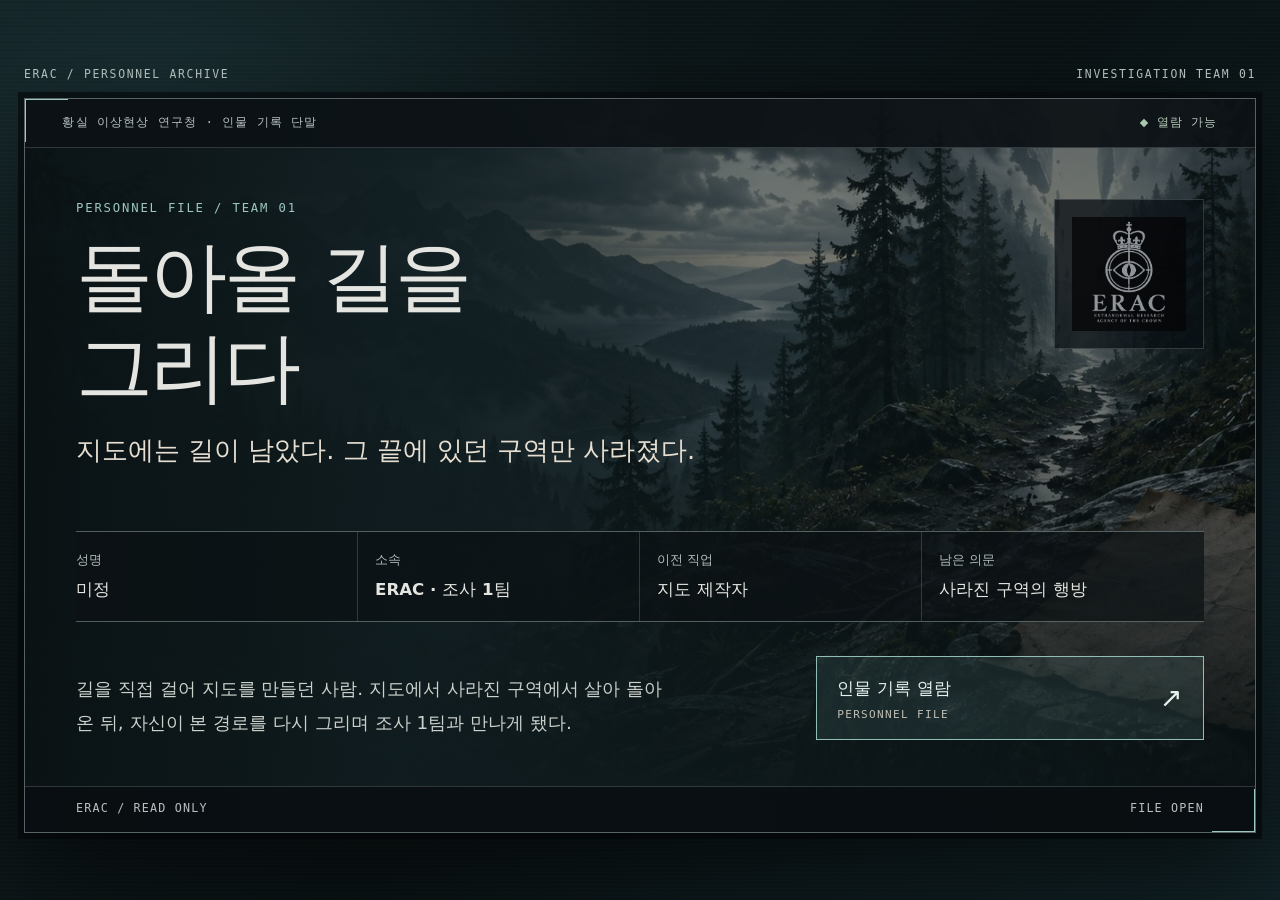
==== index.html @ f66bcdf8 "Create ERAC cartographer character site" ====
<!doctype html>
<html lang="ko">
  <head>
    <meta charset="utf-8" />
    <meta name="viewport" content="width=device-width, initial-scale=1" />
    <meta name="theme-color" content="#0a1214" />
    <meta name="description" content="지도에서 사라진 구역에서 살아 돌아와 ERAC 조사 1팀에 합류한 지도 제작자의 인물 기록." />
    <link rel="icon" type="image/svg+xml" href="data:image/svg+xml,%3Csvg xmlns='http://www.w3.org/2000/svg' viewBox='0 0 64 64'%3E%3Crect width='64' height='64' rx='12' fill='%230a1214'/%3E%3Cpath d='M12 18l13-5 14 5 13-5v33l-13 5-14-5-13 5zM25 13v33m14-28v33' fill='none' stroke='%23a5c5c0' stroke-width='3'/%3E%3C/svg%3E" />
    <link rel="stylesheet" href="styles.css?v=cartographer-1" />
    <link rel="preload" as="image" href="assets/vanished-route.jpg" />
    <title>돌아올 길을 그리다 · ERAC 조사 1팀 인물 기록</title>
  </head>
  <body class="entry-page">
    <a class="skip-link" href="#entry-title">본문으로 건너뛰기</a>
    <main class="entry-shell">
      <header class="archive-rail" aria-label="연구청 기록 보관소"><span>ERAC / PERSONNEL ARCHIVE</span><span>INVESTIGATION TEAM 01</span></header>
      <section class="entry-document" aria-labelledby="entry-title">
        <div class="document-topline"><span>황실 이상현상 연구청 · 인물 기록 단말</span><span class="status-light">열람 가능</span></div>
        <div class="entry-scene" aria-hidden="true"></div>
        <div class="entry-content">
          <div class="entry-heading">
            <div>
              <p class="eyebrow">PERSONNEL FILE / TEAM 01</p>
              <h1 id="entry-title">돌아올 길을<br />그리다</h1>
              <p class="entry-lead">지도에는 길이 남았다. 그 끝에 있던 구역만 사라졌다.</p>
            </div>
            <div class="document-seal"><img src="assets/erac-logo.png" alt="" width="1254" height="1254" decoding="async" /></div>
          </div>
          <dl class="entry-metadata">
            <div><dt>성명</dt><dd>미정</dd></div>
            <div><dt>소속</dt><dd>ERAC · 조사 1팀</dd></div>
            <div><dt>이전 직업</dt><dd>지도 제작자</dd></div>
            <div><dt>남은 의문</dt><dd>사라진 구역의 행방</dd></div>
          </dl>
          <div class="entry-bottom">
            <p>길을 직접 걸어 지도를 만들던 사람. 지도에서 사라진 구역에서 살아 돌아온 뒤, 자신이 본 경로를 다시 그리며 조사 1팀과 만나게 됐다.</p>
            <a class="primary-link" href="profile.html"><span>인물 기록 열람<small>PERSONNEL FILE</small></span><span aria-hidden="true">↗</span></a>
          </div>
          <div class="document-end"><span>ERAC / READ ONLY</span><span>FILE OPEN</span></div>
        </div>
      </section>
    </main>
  </body>
</html>
---- styles.css ----
:root {
  color-scheme: dark;
  --bg: #0a1214;
  --panel: #142126;
  --panel-soft: #1b2b2e;
  --text: #e4e5e0;
  --muted: #bec5c6;
  --line: rgba(182, 197, 200, .22);
  --line-strong: rgba(191, 207, 209, .4);
  --moss: #a5c5c0;
  --amber: #9ec7c2;
  --mono: ui-monospace, "Cascadia Code", Consolas, monospace;
  --sans: "Malgun Gothic", "맑은 고딕", "Apple SD Gothic Neo", "Noto Sans KR", system-ui, sans-serif;
  font-family: var(--sans);
  font-size: 17px;
  line-height: 1.75;
  font-synthesis: none;
  text-rendering: optimizeLegibility;
}
* { box-sizing: border-box; }
html { scroll-behavior: smooth; scroll-padding-top: 2rem; }
body { min-width: 320px; margin: 0; color: var(--text); background: radial-gradient(ellipse at 12% 12%, #24464a6b, transparent 30rem), radial-gradient(ellipse at 87% 58%, #243d4960, transparent 34rem), linear-gradient(130deg, #101b1e, var(--bg) 54%, #102024); }
body::before { content: ""; position: fixed; z-index: -1; inset: 0; pointer-events: none; opacity: .5; background: repeating-linear-gradient(0deg, transparent 0 3px, #c4d5d509 3px 4px); }
h1, h2, h3, p { margin-top: 0; }
h1, h2, h3 { word-break: keep-all; }
p { overflow-wrap: anywhere; }
a { color: inherit; }
a:focus-visible, summary:focus-visible { outline: 2px solid #e0c8aa; outline-offset: 4px; }
.skip-link { position: fixed; z-index: 20; top: .5rem; left: .5rem; transform: translateY(-170%); padding: .6rem 1rem; background: #f4f1e9; color: #15191a; }
.skip-link:focus { transform: none; }
.eyebrow { color: var(--amber); font: .72rem/1.6 var(--mono); letter-spacing: .15em; }

/* Archive entry */
.entry-shell { width: min(1240px, calc(100% - 48px)); min-height: 100svh; margin: auto; display: flex; flex-direction: column; justify-content: center; padding-block: 2.5rem; }
.archive-rail { display: flex; justify-content: space-between; gap: 1rem; margin-bottom: .85rem; color: #bac9c6; font: .67rem/1.4 var(--mono); letter-spacing: .15em; }
.entry-document { position: relative; isolation: isolate; overflow: hidden; border: 1px solid var(--line-strong); background: #121a1e; box-shadow: 0 35px 95px #0008, 0 0 0 6px #070b0db3; }
.entry-document::before, .entry-document::after { content: ""; position: absolute; z-index: 4; width: 42px; height: 42px; pointer-events: none; border-color: var(--amber); border-style: solid; }
.entry-document::before { left: -1px; top: -1px; border-width: 2px 0 0 2px; }
.entry-document::after { right: -1px; bottom: -1px; border-width: 0 2px 2px 0; }
.document-topline, .document-end { display: flex; justify-content: space-between; gap: 1rem; align-items: center; color: #b8c1c2; font: .69rem/1.5 var(--mono); letter-spacing: .1em; }
.document-topline { position: relative; z-index: 2; padding: .9rem 2.2rem; border-bottom: 1px solid var(--line); background: #0b1114e8; }
.status-light { color: #b5c9b9; white-space: nowrap; }
.status-light::before { content: ""; display: inline-block; width: 6px; height: 6px; margin-right: .55rem; background: #a8c8ae; transform: rotate(45deg); vertical-align: middle; }
.entry-scene { position: absolute; z-index: -1; inset: 0; background: linear-gradient(90deg, #0a1214f5 0%, #101d20e8 30%, #101d208a 60%, #0a12148c 100%), linear-gradient(0deg, #0a1214 2%, transparent 55%), url("assets/vanished-route.jpg") center / cover no-repeat; }
.entry-content { position: relative; z-index: 1; padding: 3rem 3rem 0; }
.entry-heading { display: flex; justify-content: space-between; gap: 2rem; align-items: start; min-height: 240px; }
.entry-heading h1 { margin: .8rem 0 1rem; font-size: clamp(3rem, 6vw, 6.6rem); line-height: 1.18; letter-spacing: -.04em; }
.entry-lead { color: #e5ded1; font-size: clamp(1.2rem, 2vw, 1.6rem); line-height: 1.6; }
.document-seal { width: 150px; flex: 0 0 auto; padding: 1rem; border: 1px solid var(--line); background: #091015bd; }
.document-seal img { display: block; width: 100%; height: auto; opacity: .78; }
.entry-metadata { display: grid; grid-template-columns: repeat(4, minmax(0, 1fr)); margin: 2rem 0 0; border-block: 1px solid var(--line-strong); background: #0b1114bb; }
.entry-metadata div { min-width: 0; padding: .95rem 1rem; border-right: 1px solid var(--line); }
.entry-metadata div:first-child { padding-left: 0; }
.entry-metadata div:last-child { border: 0; }
.entry-metadata dt { color: #afbbb9; font-size: .78rem; }
.entry-metadata dd { margin: .25rem 0 0; font-size: .98rem; font-weight: 700; word-break: keep-all; }
.entry-bottom { display: grid; grid-template-columns: minmax(0, 1fr) minmax(240px, .55fr); gap: 2rem; align-items: end; padding: 2rem 0 2.7rem; }
.entry-bottom p { max-width: 590px; margin-bottom: 0; color: #cbd0cb; font-size: 1.08rem; line-height: 1.85; }
.primary-link { display: flex; align-items: center; justify-content: space-between; gap: 1rem; padding: 1rem 1.2rem; border: 1px solid #92bdb6; background: #6b9d9b26; color: #e6f2ed; font-weight: 700; text-decoration: none; transition: background .16s ease, transform .16s ease; }
.primary-link:hover { background: #6b9d9b42; transform: translateY(-2px); }
.primary-link small { display: block; margin-top: .18rem; color: #c0bdb4; font: .65rem/1.4 var(--mono); letter-spacing: .12em; }
.primary-link > span:last-child { font-size: 1.6rem; font-weight: 400; }
.document-end { margin-inline: -3rem; padding: .8rem 3rem; border-top: 1px solid var(--line); background: #090e11d9; }

/* Personnel file */
.site-header, .profile-shell, .site-footer { width: min(1240px, calc(100% - 48px)); margin-inline: auto; }
.site-header { min-height: 85px; display: flex; align-items: center; justify-content: space-between; gap: 2rem; border-bottom: 1px solid var(--line); }
.site-brand { display: inline-flex; gap: 1rem; align-items: center; text-decoration: none; }
.site-brand strong { display: grid; place-items: center; width: 4rem; height: 2.6rem; border: 1px solid var(--line-strong); color: #d7ddda; font: .85rem var(--mono); letter-spacing: .08em; }
.site-brand span { color: #c9d0ce; font-size: .88rem; }
.site-header nav { display: flex; flex-wrap: wrap; gap: .5rem 1.5rem; }
.site-header nav a { color: #c2cac9; font-size: .82rem; text-decoration: none; }
.site-header nav a:hover, .site-footer a:hover { color: #fff; text-decoration: underline; }
.profile-intro { display: grid; grid-template-columns: minmax(0, 1.6fr) minmax(300px, .82fr); gap: clamp(2rem, 5vw, 5rem); align-items: start; padding-top: 3.4rem; }
.profile-copy { min-width: 0; }
.profile-copy h1 { margin: .35rem 0 .2rem; font-size: clamp(3rem, 5.3vw, 5.7rem); line-height: 1.2; letter-spacing: -.04em; }
.profile-subtitle { margin: 0 0 2rem; color: #b9c8c2; font-size: clamp(1.12rem, 2vw, 1.5rem); }
.record-fields { display: grid; grid-template-columns: repeat(2, minmax(0, 1fr)); margin: 0; border-top: 1px solid var(--line-strong); }
.record-fields div { display: grid; grid-template-columns: 6.5rem minmax(0, 1fr); gap: .5rem; padding: .85rem .4rem; border-bottom: 1px solid var(--line); }
.record-fields div:nth-child(odd) { padding-left: 0; }
.record-fields dt { color: #a6b8b4; font-size: .82rem; }
.record-fields dd { margin: 0; color: #e2e6df; font-size: .91rem; font-weight: 600; word-break: keep-all; }
.profile-bio { padding-top: 2.6rem; }
.profile-bio h2 { margin-bottom: 1.2rem; font-size: 1.65rem; }
.profile-bio p { color: #ccd3d0; font-size: 1.06rem; line-height: 1.95; }
.profile-bio p + p { margin-top: 1.2rem; }
.portrait { position: sticky; top: 1.5rem; margin: 0; border: 1px solid var(--line-strong); padding: .6rem; background: #11191d; box-shadow: 0 26px 60px #0008; }
.portrait img { display: block; width: 100%; height: auto; aspect-ratio: 2 / 3; object-fit: cover; }
.portrait figcaption { display: flex; justify-content: space-between; flex-wrap: wrap; gap: .4rem; padding: .65rem .35rem .1rem; color: #afbcb7; font: .7rem/1.5 var(--mono); }
.story-route, .detail-section, .abilities-section, .field-section, .unresolved, .attachments { margin-top: 5rem; }
.section-heading { display: flex; justify-content: space-between; gap: 2rem; align-items: end; margin-bottom: 1.5rem; border-bottom: 1px solid var(--line-strong); }
.section-heading .eyebrow { order: 2; }
.section-heading h2 { margin: 0 0 .8rem; font-size: clamp(1.75rem, 3vw, 2.3rem); }
.story-route ol { display: grid; grid-template-columns: repeat(5, minmax(0, 1fr)); gap: .75rem; list-style: none; padding: 0; margin: 0; }
.story-route li { min-width: 0; padding: 1.1rem; border: 1px solid var(--line); background: linear-gradient(145deg, #1a2629, #111a1d); }
.story-route li > span { display: block; margin-bottom: 1.6rem; color: var(--amber); font: 1.2rem var(--mono); }
.story-route h3 { font-size: 1rem; line-height: 1.45; }
.story-route p { margin: 0; color: #bac7c1; font-size: .86rem; line-height: 1.7; }
.detail-grid { display: grid; grid-template-columns: repeat(2, minmax(0, 1fr)); gap: .8rem; }
.record-panel { padding: 1.6rem; border: 1px solid var(--line); background: linear-gradient(145deg, #182226, #11191d); }
.panel-number { color: var(--amber); font: .8rem var(--mono); }
.record-panel h3 { margin: .45rem 0 1rem; font-size: 1.4rem; }
.record-panel p { color: #cbd1cf; font-size: .98rem; line-height: 1.85; }
.record-panel p:last-child { margin-bottom: 0; }
.section-lead { max-width: 800px; margin-bottom: 1.5rem; color: #c8d0cd; font-size: 1.04rem; }
.ability-grid { display: grid; grid-template-columns: repeat(2, minmax(0, 1fr)); gap: .8rem; }
.ability-panel { border: 1px solid var(--line-strong); padding: 1.55rem; background: #172229; }
.ability-panel > span { color: var(--amber); font: .75rem var(--mono); letter-spacing: .1em; }
.ability-panel h3 { margin: .5rem 0 1rem; font-size: 1.45rem; }
.ability-panel p { color: #d0d7d4; line-height: 1.85; }
.ability-panel .limit { margin: 1.2rem 0 0; padding: 1rem; border-left: 2px solid #7caeab; background: #0e1a1d; }
.limit strong { display: block; color: #b6d8d3; font-size: .82rem; }
.ability-cost { display: grid; grid-template-columns: 12rem minmax(0, 1fr); gap: 1rem; margin-top: .8rem; padding: 1.2rem 1.5rem; border: 1px solid #617c7d; background: #17272bc9; }
.ability-cost strong { color: #bde0da; }
.ability-cost p { margin: 0; color: #cddad8; }
.field-layout { display: grid; grid-template-columns: minmax(0, 1.1fr) minmax(0, 1fr); border: 1px solid var(--line); background: #172027; }
.field-layout > img { display: block; width: 100%; height: 100%; max-height: 340px; object-fit: cover; }
.field-copy { padding: 1.5rem; }
.field-copy p { color: #cbd1cf; line-height: 1.85; }
.field-copy p:last-child { margin: 0; }
.field-copy strong { color: #e6ddce; }
.unresolved { padding: clamp(1.5rem, 4vw, 3rem); border-left: 2px solid var(--amber); background: linear-gradient(110deg, #1f3738, #152225); }
.unresolved h2 { margin: .2rem 0 1rem; font-size: clamp(1.7rem, 3.4vw, 2.8rem); }
.unresolved p:last-child { max-width: 870px; margin: 0; color: #d0d7d1; font-size: 1.05rem; line-height: 1.9; }
.attachments { border: 1px solid var(--line); background: #121a1e; }
.attachments summary { padding: 1rem 1.4rem; cursor: pointer; font-size: 1.1rem; font-weight: 700; }
.attachments summary span { float: right; color: #9daea9; font: .75rem/1.8 var(--mono); }
.attachment-grid { display: grid; grid-template-columns: repeat(2, minmax(0, 1fr)); gap: .8rem; padding: .8rem; border-top: 1px solid var(--line); }
.attachment-grid figure { min-width: 0; margin: 0; background: #0d1518; }
.attachment-grid img { display: block; width: 100%; height: 235px; object-fit: cover; }
.attachment-grid figcaption { padding: .6rem .8rem; color: #b4c0bc; font-size: .8rem; }
.closing-line { margin: 4rem 0 5rem; text-align: center; color: #e4dbce; font-size: clamp(1.15rem, 2vw, 1.55rem); line-height: 1.7; }
.site-footer { display: flex; justify-content: space-between; gap: 1rem; padding: 1.4rem 0 2rem; border-top: 1px solid var(--line); color: #a9b7b3; font: .72rem/1.5 var(--mono); }
.site-footer a { text-decoration: none; }

@media (max-width: 920px) {
  .profile-intro { grid-template-columns: minmax(0, 1fr) minmax(240px, .7fr); gap: 1.5rem; }
  .record-fields { grid-template-columns: 1fr; }
  .record-fields div:nth-child(odd) { padding-left: .4rem; }
  .story-route ol { grid-template-columns: repeat(3, minmax(0, 1fr)); }
}
@media (max-width: 700px) {
  :root { font-size: 16px; }
  html { scroll-padding-top: 1rem; }
  .entry-shell, .site-header, .profile-shell, .site-footer { width: min(100% - 28px, 1240px); }
  .archive-rail { font-size: .58rem; letter-spacing: .05em; }
  .document-topline { padding: .75rem 1rem; font-size: .65rem; letter-spacing: 0; }
  .entry-scene { background: linear-gradient(180deg, #0a1214b3 0%, #0a1214ee 42%, #0a1214 100%), url("assets/vanished-route.jpg") 63% top / auto 350px no-repeat; }
  .entry-content { padding: 1.4rem 1.15rem 0; }
  .entry-heading { min-height: 0; gap: .7rem; }
  .entry-heading h1 { font-size: clamp(2.7rem, 12vw, 4rem); }
  .entry-lead { font-size: 1.08rem; }
  .document-seal { width: 80px; padding: .5rem; }
  .entry-metadata { grid-template-columns: repeat(2, minmax(0, 1fr)); margin-top: 1rem; }
  .entry-metadata div:nth-child(2) { border-right: 0; }
  .entry-metadata div:nth-child(-n+2) { border-bottom: 1px solid var(--line); }
  .entry-metadata div:nth-child(3) { padding-left: 0; }
  .entry-bottom { grid-template-columns: 1fr; gap: 1.3rem; padding: 1.4rem 0 2rem; }
  .entry-bottom p { font-size: 1rem; }
  .document-end { margin-inline: -1.15rem; padding: .8rem 1.15rem; font-size: .63rem; }
  .site-header { align-items: flex-start; flex-wrap: wrap; gap: .65rem; padding: .8rem 0; }
  .site-header nav { width: 100%; gap: .4rem 1rem; }
  .site-header nav a { font-size: .82rem; }
  .profile-intro { grid-template-columns: 1fr; padding-top: 2rem; }
  .profile-copy h1 { font-size: 3rem; }
  .profile-subtitle { margin-bottom: 1.4rem; }
  .record-fields div { grid-template-columns: 5.8rem minmax(0, 1fr); }
  .portrait { position: static; max-width: 480px; margin-inline: auto; }
  .portrait img { max-height: 650px; }
  .profile-bio p { font-size: 1rem; line-height: 1.82; }
  .story-route, .detail-section, .abilities-section, .field-section, .unresolved, .attachments { margin-top: 3.5rem; }
  .section-heading { align-items: start; flex-direction: column; gap: 0; }
  .section-heading .eyebrow { order: 0; margin-bottom: .3rem; }
  .story-route ol, .detail-grid, .ability-grid, .field-layout, .attachment-grid { grid-template-columns: 1fr; }
  .story-route li { display: flex; gap: 1rem; }
  .story-route li > span { margin: 0; }
  .record-panel, .ability-panel, .field-copy { padding: 1.2rem; }
  .ability-cost { grid-template-columns: 1fr; gap: .35rem; padding: 1.2rem; }
  .field-layout > img { height: 205px; }
  .attachment-grid img { height: 190px; }
  .site-footer { flex-wrap: wrap; font-size: .68rem; }
}
@media (prefers-reduced-motion: reduce) {
  html { scroll-behavior: auto; }
  *, *::before, *::after { transition-duration: .001ms !important; animation-duration: .001ms !important; }
}
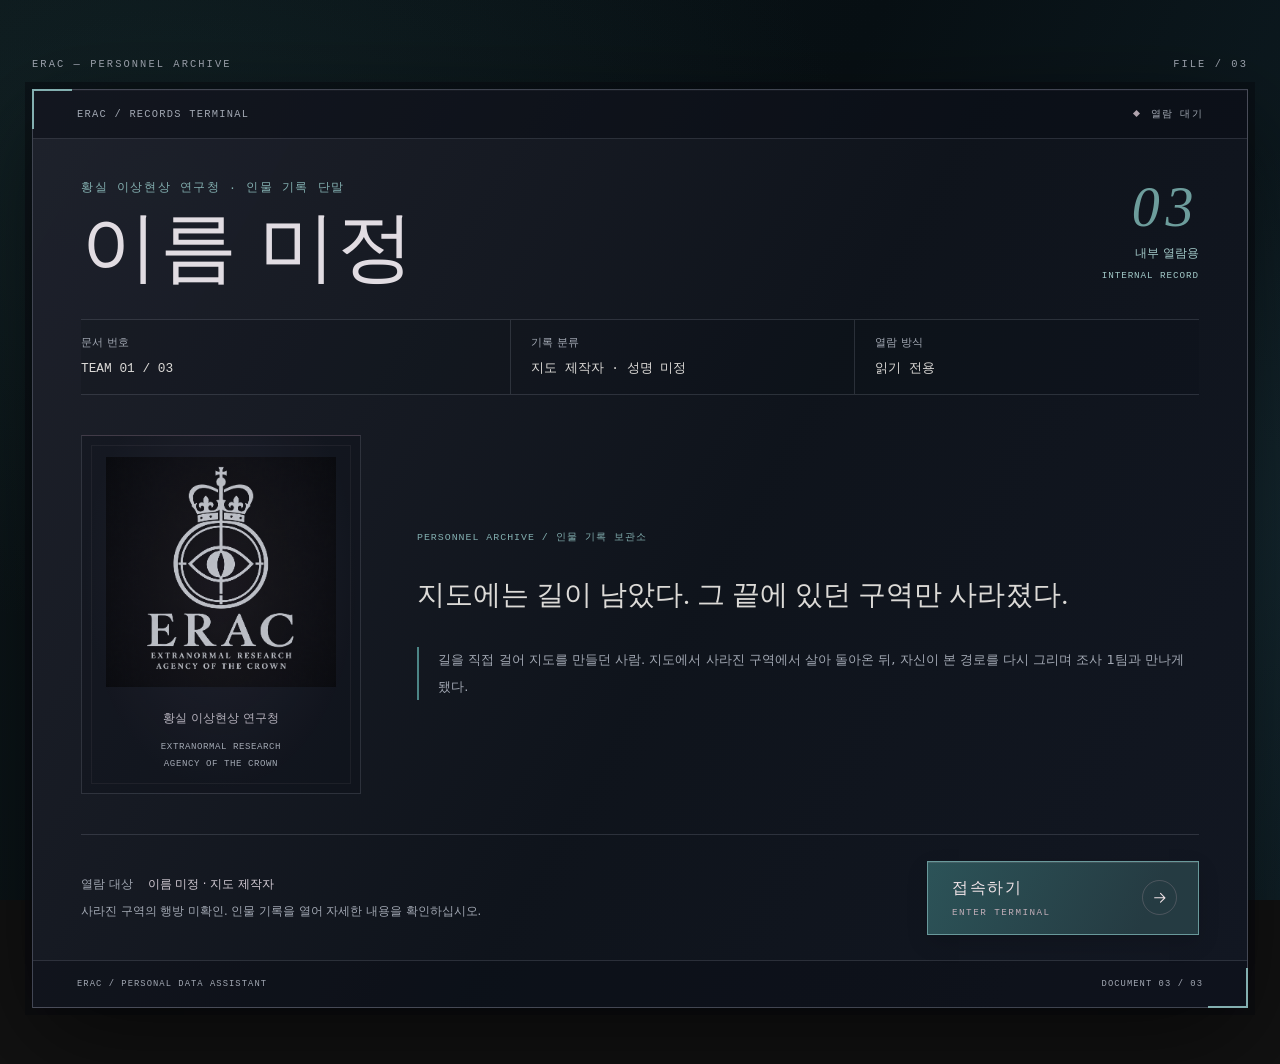
==== commit b3657f1a: "Match Laika dossier design with character palette" ====
--- a/index.html
+++ b/index.html
@@ -3,41 +3,25 @@
   <head>
     <meta charset="utf-8" />
     <meta name="viewport" content="width=device-width, initial-scale=1" />
-    <meta name="theme-color" content="#0a1214" />
     <meta name="description" content="지도에서 사라진 구역에서 살아 돌아와 ERAC 조사 1팀에 합류한 지도 제작자의 인물 기록." />
-    <link rel="icon" type="image/svg+xml" href="data:image/svg+xml,%3Csvg xmlns='http://www.w3.org/2000/svg' viewBox='0 0 64 64'%3E%3Crect width='64' height='64' rx='12' fill='%230a1214'/%3E%3Cpath d='M12 18l13-5 14 5 13-5v33l-13 5-14-5-13 5zM25 13v33m14-28v33' fill='none' stroke='%23a5c5c0' stroke-width='3'/%3E%3C/svg%3E" />
-    <link rel="stylesheet" href="styles.css?v=cartographer-1" />
-    <link rel="preload" as="image" href="assets/vanished-route.jpg" />
-    <title>돌아올 길을 그리다 · ERAC 조사 1팀 인물 기록</title>
+    <meta name="theme-color" content="#0a1012" />
+    <link rel="stylesheet" href="styles.css?v=archive-3" />
+    <title>이름 미정 · 지도 제작자 인물 기록</title>
   </head>
   <body class="entry-page">
-    <a class="skip-link" href="#entry-title">본문으로 건너뛰기</a>
+    <a class="skip-link" href="#terminal-title">본문으로 건너뛰기</a>
     <main class="entry-shell">
-      <header class="archive-rail" aria-label="연구청 기록 보관소"><span>ERAC / PERSONNEL ARCHIVE</span><span>INVESTIGATION TEAM 01</span></header>
-      <section class="entry-document" aria-labelledby="entry-title">
-        <div class="document-topline"><span>황실 이상현상 연구청 · 인물 기록 단말</span><span class="status-light">열람 가능</span></div>
-        <div class="entry-scene" aria-hidden="true"></div>
-        <div class="entry-content">
-          <div class="entry-heading">
-            <div>
-              <p class="eyebrow">PERSONNEL FILE / TEAM 01</p>
-              <h1 id="entry-title">돌아올 길을<br />그리다</h1>
-              <p class="entry-lead">지도에는 길이 남았다. 그 끝에 있던 구역만 사라졌다.</p>
-            </div>
-            <div class="document-seal"><img src="assets/erac-logo.png" alt="" width="1254" height="1254" decoding="async" /></div>
-          </div>
-          <dl class="entry-metadata">
-            <div><dt>성명</dt><dd>미정</dd></div>
-            <div><dt>소속</dt><dd>ERAC · 조사 1팀</dd></div>
-            <div><dt>이전 직업</dt><dd>지도 제작자</dd></div>
-            <div><dt>남은 의문</dt><dd>사라진 구역의 행방</dd></div>
-          </dl>
-          <div class="entry-bottom">
-            <p>길을 직접 걸어 지도를 만들던 사람. 지도에서 사라진 구역에서 살아 돌아온 뒤, 자신이 본 경로를 다시 그리며 조사 1팀과 만나게 됐다.</p>
-            <a class="primary-link" href="profile.html"><span>인물 기록 열람<small>PERSONNEL FILE</small></span><span aria-hidden="true">↗</span></a>
-          </div>
-          <div class="document-end"><span>ERAC / READ ONLY</span><span>FILE OPEN</span></div>
+      <div class="archive-rail" aria-hidden="true"><span>ERAC — PERSONNEL ARCHIVE</span><span>FILE / 03</span></div>
+      <section class="pda-document" aria-labelledby="terminal-title">
+        <header class="document-bar"><span>ERAC / RECORDS TERMINAL</span><span class="document-status"><span aria-hidden="true"></span>열람 대기</span></header>
+        <div class="document-heading"><div><p class="document-kicker">황실 이상현상 연구청 · 인물 기록 단말</p><h1 id="terminal-title" class="pending-title">이름 미정</h1></div><span class="document-stamp"><span class="stamp-number" aria-hidden="true">03</span>내부 열람용<br /><span lang="en">INTERNAL RECORD</span></span></div>
+        <dl class="document-metadata"><div><dt>문서 번호</dt><dd>TEAM 01 / 03</dd></div><div><dt>기록 분류</dt><dd>지도 제작자 · 성명 미정</dd></div><div><dt>열람 방식</dt><dd>읽기 전용</dd></div></dl>
+        <div class="document-body">
+          <figure class="document-seal"><img src="assets/erac-logo.png" width="1254" height="1254" alt="ERAC 황실 이상현상 연구청 문장" decoding="async" /><figcaption>황실 이상현상 연구청<span lang="en">EXTRANORMAL RESEARCH<br />AGENCY OF THE CROWN</span></figcaption></figure>
+          <div class="opening"><p class="document-kicker">PERSONNEL ARCHIVE / 인물 기록 보관소</p><blockquote class="case-quote" lang="ko"><p>지도에는 길이 남았다. 그 끝에 있던 구역만 사라졌다.</p></blockquote><p class="opening-translation">길을 직접 걸어 지도를 만들던 사람. 지도에서 사라진 구역에서 살아 돌아온 뒤, 자신이 본 경로를 다시 그리며 조사 1팀과 만나게 됐다.</p></div>
         </div>
+        <div class="document-access"><p class="access-notice">열람 대상 <strong>이름 미정 · 지도 제작자</strong><span>사라진 구역의 행방 미확인. 인물 기록을 열어 자세한 내용을 확인하십시오.</span></p><a class="access-button" href="profile.html" aria-label="접속하기"><span class="access-copy"><span class="access-label">접속하기</span><span class="access-caption" aria-hidden="true">ENTER TERMINAL</span></span><span class="access-arrow" aria-hidden="true"><svg viewBox="0 0 24 24" fill="none"><path d="M5 12h14m-6-6 6 6-6 6" stroke="currentColor" stroke-width="1.5" stroke-linecap="round" stroke-linejoin="round" /></svg></span></a></div>
+        <div class="document-end"><span>ERAC / PERSONAL DATA ASSISTANT</span><span>DOCUMENT 03 <span aria-hidden="true">/</span> 03</span></div>
       </section>
     </main>
   </body>
--- a/styles.css
+++ b/styles.css
@@ -1,186 +1,336 @@
+/* ERAC archive: charcoal, storm blue, faded wine, silver. No external assets. */
 :root {
   color-scheme: dark;
-  --bg: #0a1214;
-  --panel: #142126;
-  --panel-soft: #1b2b2e;
-  --text: #e4e5e0;
-  --muted: #bec5c6;
-  --line: rgba(182, 197, 200, .22);
-  --line-strong: rgba(191, 207, 209, .4);
-  --moss: #a5c5c0;
-  --amber: #9ec7c2;
+  --ink: #0a1114;
+  --panel: #141a23;
+  --text: #dcdad7;
+  --muted: #a1a7b2;
+  --line: rgba(176, 184, 200, .18);
+  --silver: #b7b5c5;
+  --wine: #83afb0;
+  --wine-dark: #304f52;
   --mono: ui-monospace, "Cascadia Code", Consolas, monospace;
-  --sans: "Malgun Gothic", "맑은 고딕", "Apple SD Gothic Neo", "Noto Sans KR", system-ui, sans-serif;
-  font-family: var(--sans);
-  font-size: 17px;
-  line-height: 1.75;
+  font-family: Pretendard, "Noto Sans KR", system-ui, -apple-system, "Segoe UI", sans-serif;
   font-synthesis: none;
   text-rendering: optimizeLegibility;
 }
 * { box-sizing: border-box; }
+[hidden] { display: none !important; }
 html { scroll-behavior: smooth; scroll-padding-top: 2rem; }
-body { min-width: 320px; margin: 0; color: var(--text); background: radial-gradient(ellipse at 12% 12%, #24464a6b, transparent 30rem), radial-gradient(ellipse at 87% 58%, #243d4960, transparent 34rem), linear-gradient(130deg, #101b1e, var(--bg) 54%, #102024); }
-body::before { content: ""; position: fixed; z-index: -1; inset: 0; pointer-events: none; opacity: .5; background: repeating-linear-gradient(0deg, transparent 0 3px, #c4d5d509 3px 4px); }
+body {
+  min-width: 320px;
+  margin: 0;
+  min-height: 100vh;
+  color: var(--text);
+  background:
+    radial-gradient(ellipse at 12% 20%, rgba(39, 82, 86, .19), transparent 44%),
+    radial-gradient(ellipse at 87% 58%, rgba(42, 79, 92, .24), transparent 52%),
+    linear-gradient(115deg, #0d171a, #081014 52%, #102027);
+  background-attachment: fixed;
+}
+body::before {
+  content: "";
+  position: fixed;
+  inset: 0;
+  pointer-events: none;
+  background:
+    linear-gradient(90deg, transparent calc(50% - 660px), var(--line) calc(50% - 659px), transparent calc(50% - 658px), transparent calc(50% + 658px), var(--line) calc(50% + 659px), transparent calc(50% + 660px)),
+    repeating-linear-gradient(0deg, transparent 0 3px, rgba(167, 174, 194, .015) 3px 4px);
+  opacity: .65;
+  z-index: -1;
+}
+a { color: inherit; }
+a:focus-visible, summary:focus-visible {
+  outline: 2px solid #c9b9c8;
+  outline-offset: 6px;
+}
 h1, h2, h3, p { margin-top: 0; }
-h1, h2, h3 { word-break: keep-all; }
-p { overflow-wrap: anywhere; }
-a { color: inherit; }
-a:focus-visible, summary:focus-visible { outline: 2px solid #e0c8aa; outline-offset: 4px; }
-.skip-link { position: fixed; z-index: 20; top: .5rem; left: .5rem; transform: translateY(-170%); padding: .6rem 1rem; background: #f4f1e9; color: #15191a; }
-.skip-link:focus { transform: none; }
-.eyebrow { color: var(--amber); font: .72rem/1.6 var(--mono); letter-spacing: .15em; }
+h1 { margin-bottom: 0; font-family: Georgia, "Times New Roman", serif; font-weight: 400; }
+.shell, footer { width: min(1220px, calc(100% - 64px)); margin-inline: auto; }
+.eyebrow, .document-kicker {
+  color: var(--wine);
+  font: .72rem/1.8 var(--mono);
+  letter-spacing: .14em;
+}
+.entry-shell {
+  width: min(1220px, calc(100% - 64px));
+  min-height: 100svh;
+  margin-inline: auto;
+  display: flex;
+  flex-direction: column;
+  justify-content: center;
+  padding-block: 3.5rem;
+}
+.archive-rail {
+  display: flex;
+  justify-content: space-between;
+  gap: 1rem;
+  padding: 0 0 1rem;
+  color: var(--muted);
+  font: .65rem/1.6 var(--mono);
+  letter-spacing: .2em;
+}
+.pda-document {
+  position: relative;
+  border: 1px solid rgba(175, 179, 199, .3);
+  background: linear-gradient(120deg, rgba(31, 34, 44, .97), rgba(15, 20, 28, .99) 55%, #121722);
+  box-shadow: 0 32px 100px #0008, 0 0 0 7px #090b1080, inset 0 1px #d4c7d315;
+}
+.pda-document::before, .pda-document::after {
+  content: "";
+  position: absolute;
+  pointer-events: none;
+  width: 38px;
+  height: 38px;
+  border-color: var(--wine);
+  border-style: solid;
+}
+.pda-document::before { top: -1px; left: -1px; border-width: 2px 0 0 2px; }
+.pda-document::after { bottom: -1px; right: -1px; border-width: 0 2px 2px 0; }
+.document-bar, .document-end {
+  display: flex;
+  justify-content: space-between;
+  align-items: center;
+  gap: 1rem;
+  padding: 1rem 2.75rem;
+  color: var(--muted);
+  font: .65rem/1.6 var(--mono);
+  letter-spacing: .12em;
+}
+.document-bar { background: #090d1480; border-bottom: 1px solid var(--line); }
+.document-status { display: inline-flex; align-items: center; gap: .7rem; white-space: nowrap; }
+.document-status > span { width: 5px; height: 5px; background: #b1a4ae; transform: rotate(45deg); }
+.document-heading { display: flex; justify-content: space-between; align-items: center; gap: 2rem; padding: 2.4rem 3rem 2rem; }
+.document-kicker { margin-bottom: .75rem; word-break: keep-all; }
+.document-heading h1 { font-size: clamp(3.5rem, 6vw, 5.8rem); letter-spacing: .16em; line-height: 1; color: #e1dce2; }
+.document-stamp { text-align: right; color: #a2c9c8; font-size: .75rem; line-height: 1.8; }
+.document-stamp > span { font: .58rem/1.8 var(--mono); letter-spacing: .1em; }
+.document-stamp .stamp-number { display: block; font: italic 3.5rem/1 Georgia, serif; color: #6d9d9c; margin-bottom: .5rem; }
+.document-metadata { display: grid; grid-template-columns: 1.25fr 1fr 1fr; margin: 0 3rem; border-block: 1px solid var(--line); background: #090d142b; }
+.document-metadata > div { padding: .9rem 1.25rem; border-right: 1px solid var(--line); }
+.document-metadata > div:first-child { padding-left: 0; }
+.document-metadata > div:last-child { border: 0; }
+.document-metadata dt { color: var(--muted); font-size: .7rem; }
+.document-metadata dd { margin: .5rem 0 0; font: .8rem/1.7 var(--mono); }
+.document-body { display: grid; grid-template-columns: 280px minmax(0, 1fr); align-items: center; gap: 3.5rem; padding: 2.5rem 3rem; }
+.document-seal {
+  position: relative;
+  isolation: isolate;
+  margin: 0;
+  padding: 1.3rem 1.5rem;
+  text-align: center;
+  background: radial-gradient(ellipse at 50% 40%, #85739120, transparent 70%), #0c111a55;
+  border: 1px solid var(--line);
+  border-top-color: #8b768960;
+}
+.document-seal::before { content: ""; position: absolute; inset: 9px; border: 1px solid #a69aaa15; pointer-events: none; }
+.document-seal img { display: block; width: 100%; height: auto; mix-blend-mode: screen; }
+.document-seal figcaption { margin-top: 1.3rem; color: #b6b2bd; font-size: .78rem; line-height: 1.8; }
+.document-seal figcaption span { display: block; margin-top: .6rem; color: var(--muted); font: .57rem/1.8 var(--mono); letter-spacing: .06em; }
+.opening { min-width: 0; padding-block: .5rem; }
+.opening .document-kicker { font-size: .62rem; letter-spacing: .1em; margin-bottom: 1.6rem; }
+.opening blockquote { margin: 0 0 1.4rem; }
+.opening blockquote p { margin: 0; font-family: Georgia, "Times New Roman", serif; line-height: 1.55; }
+.opening blockquote[lang="fr"] p { font-size: clamp(1.5rem, 2.3vw, 2.15rem); font-style: italic; color: #e0d7dc; }
+.opening blockquote[lang="en"] p { font-size: clamp(1.05rem, 1.4vw, 1.3rem); color: #b5bac8; }
+.opening-translation { margin: 1.8rem 0 0; padding-left: 1.2rem; border-left: 2px solid #4c8586; color: var(--muted); font-size: .8rem; line-height: 2; word-break: keep-all; }
+.document-access { display: flex; justify-content: space-between; align-items: center; gap: 2rem; margin: 0 3rem; padding: 1.6rem 0; border-top: 1px solid var(--line); }
+.access-notice { margin: 0; color: var(--muted); font-size: .72rem; line-height: 1.8; }
+.access-notice strong { margin-left: .7rem; color: #d3cbd4; font-weight: 500; }
+.access-notice > span { display: block; margin-top: .4rem; }
+.access-button {
+  display: inline-flex;
+  justify-content: space-between;
+  align-items: center;
+  flex-shrink: 0;
+  width: 17rem;
+  min-height: 4.4rem;
+  padding: 1rem 1.3rem 1rem 1.5rem;
+  border: 1px solid #69999b;
+  background: linear-gradient(115deg, #2c5358, #253b42 80%);
+  box-shadow: inset 0 1px #d4bec225, 0 8px 20px #0002;
+  color: #f0e3e7;
+  text-decoration: none;
+  transition: background 180ms, border-color 180ms, transform 180ms;
+}
+.access-copy { display: grid; gap: .5rem; }
+.access-label { font-size: 1rem; letter-spacing: .1em; }
+.access-caption { color: #c1aeb8; font: .58rem var(--mono); letter-spacing: .16em; }
+.access-arrow { display: grid; place-items: center; width: 2.2rem; height: 2.2rem; border: 1px solid #b49da645; border-radius: 50%; transition: transform 180ms; }
+.access-arrow svg { width: 1.1rem; height: 1.1rem; }
+.access-button:hover { background: linear-gradient(115deg, #367077, #2a464c); border-color: #a6d3d1; transform: translateY(-2px); }
+.access-button:hover .access-arrow { transform: translateX(3px); }
+.access-button:active { transform: none; }
+.document-end { border-top: 1px solid var(--line); background: #090d1460; font-size: .55rem; }
 
-/* Archive entry */
-.entry-shell { width: min(1240px, calc(100% - 48px)); min-height: 100svh; margin: auto; display: flex; flex-direction: column; justify-content: center; padding-block: 2.5rem; }
-.archive-rail { display: flex; justify-content: space-between; gap: 1rem; margin-bottom: .85rem; color: #bac9c6; font: .67rem/1.4 var(--mono); letter-spacing: .15em; }
-.entry-document { position: relative; isolation: isolate; overflow: hidden; border: 1px solid var(--line-strong); background: #121a1e; box-shadow: 0 35px 95px #0008, 0 0 0 6px #070b0db3; }
-.entry-document::before, .entry-document::after { content: ""; position: absolute; z-index: 4; width: 42px; height: 42px; pointer-events: none; border-color: var(--amber); border-style: solid; }
-.entry-document::before { left: -1px; top: -1px; border-width: 2px 0 0 2px; }
-.entry-document::after { right: -1px; bottom: -1px; border-width: 0 2px 2px 0; }
-.document-topline, .document-end { display: flex; justify-content: space-between; gap: 1rem; align-items: center; color: #b8c1c2; font: .69rem/1.5 var(--mono); letter-spacing: .1em; }
-.document-topline { position: relative; z-index: 2; padding: .9rem 2.2rem; border-bottom: 1px solid var(--line); background: #0b1114e8; }
-.status-light { color: #b5c9b9; white-space: nowrap; }
-.status-light::before { content: ""; display: inline-block; width: 6px; height: 6px; margin-right: .55rem; background: #a8c8ae; transform: rotate(45deg); vertical-align: middle; }
-.entry-scene { position: absolute; z-index: -1; inset: 0; background: linear-gradient(90deg, #0a1214f5 0%, #101d20e8 30%, #101d208a 60%, #0a12148c 100%), linear-gradient(0deg, #0a1214 2%, transparent 55%), url("assets/vanished-route.jpg") center / cover no-repeat; }
-.entry-content { position: relative; z-index: 1; padding: 3rem 3rem 0; }
-.entry-heading { display: flex; justify-content: space-between; gap: 2rem; align-items: start; min-height: 240px; }
-.entry-heading h1 { margin: .8rem 0 1rem; font-size: clamp(3rem, 6vw, 6.6rem); line-height: 1.18; letter-spacing: -.04em; }
-.entry-lead { color: #e5ded1; font-size: clamp(1.2rem, 2vw, 1.6rem); line-height: 1.6; }
-.document-seal { width: 150px; flex: 0 0 auto; padding: 1rem; border: 1px solid var(--line); background: #091015bd; }
-.document-seal img { display: block; width: 100%; height: auto; opacity: .78; }
-.entry-metadata { display: grid; grid-template-columns: repeat(4, minmax(0, 1fr)); margin: 2rem 0 0; border-block: 1px solid var(--line-strong); background: #0b1114bb; }
-.entry-metadata div { min-width: 0; padding: .95rem 1rem; border-right: 1px solid var(--line); }
-.entry-metadata div:first-child { padding-left: 0; }
-.entry-metadata div:last-child { border: 0; }
-.entry-metadata dt { color: #afbbb9; font-size: .78rem; }
-.entry-metadata dd { margin: .25rem 0 0; font-size: .98rem; font-weight: 700; word-break: keep-all; }
-.entry-bottom { display: grid; grid-template-columns: minmax(0, 1fr) minmax(240px, .55fr); gap: 2rem; align-items: end; padding: 2rem 0 2.7rem; }
-.entry-bottom p { max-width: 590px; margin-bottom: 0; color: #cbd0cb; font-size: 1.08rem; line-height: 1.85; }
-.primary-link { display: flex; align-items: center; justify-content: space-between; gap: 1rem; padding: 1rem 1.2rem; border: 1px solid #92bdb6; background: #6b9d9b26; color: #e6f2ed; font-weight: 700; text-decoration: none; transition: background .16s ease, transform .16s ease; }
-.primary-link:hover { background: #6b9d9b42; transform: translateY(-2px); }
-.primary-link small { display: block; margin-top: .18rem; color: #c0bdb4; font: .65rem/1.4 var(--mono); letter-spacing: .12em; }
-.primary-link > span:last-child { font-size: 1.6rem; font-weight: 400; }
-.document-end { margin-inline: -3rem; padding: .8rem 3rem; border-top: 1px solid var(--line); background: #090e11d9; }
+/* Personal dossier */
+.topbar { display: flex; justify-content: space-between; align-items: center; gap: 2rem; min-height: 100px; border-bottom: 1px solid var(--line); }
+.brand { font-family: Georgia, serif; font-size: 1.35rem; letter-spacing: .22em; text-decoration: none; color: #cfdfde; }
+.brand-subtitle { display: block; margin-top: .6rem; font: .65rem/1.7 var(--mono); color: var(--muted); letter-spacing: .1em; }
+.header-nav { display: flex; gap: 1.8rem; flex-wrap: wrap; }
+.exit-link { font-size: .8rem; color: #b5b0c1; text-decoration: none; padding-block: .65rem; border-bottom: 1px solid transparent; }
+.exit-link:hover { color: #e4d8e4; border-bottom-color: var(--wine); }
+.intro { display: grid; grid-template-columns: minmax(0, 1fr) minmax(0, .95fr); gap: clamp(2.5rem, 6vw, 5.5rem); align-items: start; padding: 4rem 0; }
+.intro .eyebrow { display: flex; align-items: center; gap: .9rem; margin-bottom: 1.5rem; }
+.intro .eyebrow::before { content: ""; width: 2rem; height: 1px; background: var(--wine); }
+.intro h1 { color: #d8e9e7; font-size: clamp(3.6rem, 7vw, 6.5rem); letter-spacing: .06em; line-height: 1; }
+.character-name { font-size: 1.05rem; margin: 1rem 0 2.4rem; color: #acc8c8; letter-spacing: .4em; }
+.record-fields { margin: 0; padding: .3rem 1.4rem; border: 1px solid var(--line); border-left: 2px solid #527b80; background: linear-gradient(120deg, #1b1c2760, #12192290); font-size: .9rem; }
+.record-fields > div { display: grid; grid-template-columns: 4rem minmax(0, 1fr); gap: 1rem; padding: .9rem 0; border-bottom: 1px solid #b0b8c813; line-height: 1.7; }
+.record-fields > div:last-child { border: none; }
+.record-fields dt { color: var(--muted); font-size: .8rem; }
+.record-fields dd { margin: 0; }
+.field-title, .field-subtitle, .field-meta { display: block; }
+.field-title { color: #d2e3e0; font-weight: 550; }
+.field-subtitle { margin-top: .35rem; font-size: .85rem; }
+.field-meta { margin-top: .4rem; color: #a3a7b6; font: .68rem/1.75 var(--mono); overflow-wrap: anywhere; }
+.field-description { margin: .65rem 0 0; color: var(--muted); font-size: .82rem; line-height: 1.9; word-break: keep-all; overflow-wrap: anywhere; }
+.profile-bio { margin-top: 2.4rem; }
+.profile-bio h2 { display: flex; align-items: center; gap: 1rem; font-size: .9rem; font-weight: 500; color: #91c1c0; margin-bottom: 1.5rem; }
+.profile-bio h2::after { content: ""; height: 1px; background: var(--line); flex: 1; }
+.profile-bio p { font-size: .95rem; line-height: 2; margin-bottom: 1.1rem; word-break: keep-all; overflow-wrap: anywhere; color: #c4c5ce; }
+.portrait { position: sticky; top: 2rem; min-width: 0; margin: 0; padding: .65rem; border: 1px solid #86b9bc4a; background: linear-gradient(145deg, #20343a, #101f24 60%); box-shadow: 18px 22px 55px #0005; }
+.portrait::before { content: ""; position: absolute; top: -.5rem; right: -.5rem; width: 3rem; height: 3rem; border-top: 2px solid #76abad; border-right: 2px solid #76abad; pointer-events: none; }
+.portrait img, .image-grid img { display: block; width: 100%; height: auto; }
+.portrait figcaption { display: flex; justify-content: space-between; gap: 1rem; padding: 1.1rem .45rem .4rem; font: .65rem/1.7 var(--mono); color: #a8cece; letter-spacing: .1em; }
+.personnel-detail { margin-bottom: 3.5rem; }
+.detail-heading { display: flex; align-items: center; justify-content: space-between; flex-wrap: wrap; gap: 1rem; padding: 1.5rem 0; border-top: 1px solid #6c9c9f4d; }
+.detail-heading h2 { font-size: 1.1rem; font-weight: 500; margin: 0; color: #d8cbd7; }
+.detail-heading > span { font: .62rem var(--mono); color: var(--muted); letter-spacing: .14em; }
+.detail-grid { display: grid; grid-template-columns: repeat(2, minmax(0, 1fr)); gap: 1rem; }
+.record-panel { padding: 2rem; border: 1px solid var(--line); background: linear-gradient(135deg, #18272c, #121720 80%); }
+.record-panel:nth-child(even) { background: linear-gradient(135deg, #18272d, #111d22 80%); }
+.record-panel h3 { display: flex; align-items: center; gap: 1rem; color: #b9d8d7; font-size: .95rem; font-weight: 500; margin-bottom: 1.5rem; }
+.section-number { font: italic 1.4rem Georgia, serif; color: #81b9b8; padding-right: .8rem; border-right: 1px solid #ab85904d; }
+.record-panel p { margin: 0; color: #c2c4ce; font-size: .92rem; line-height: 2; word-break: keep-all; overflow-wrap: anywhere; }
+.record-panel p + p { margin-top: 1rem; }
+.attachments { margin: 0 0 3.5rem; border-block: 1px solid var(--line); background: #18202b50; }
+.attachments summary { padding: 1.5rem; cursor: pointer; color: #b5d8d6; font-size: .9rem; }
+.attachments summary::marker { color: var(--wine); }
+.attachments summary span { float: right; color: var(--muted); font: .65rem/1.8 var(--mono); }
+.image-grid { display: grid; grid-template-columns: repeat(3, minmax(0, 1fr)); align-items: start; gap: 1.5rem; padding: .5rem 1.5rem 1.5rem; }
+.image-grid figure { margin: 0; min-width: 0; border: 1px solid var(--line); background: #0c111b; }
+.image-grid figcaption { padding: .8rem; color: var(--muted); font: .7rem var(--mono); }
+footer { display: flex; justify-content: space-between; gap: 1rem; border-top: 1px solid var(--line); padding: 1.5rem 0 2.5rem; }
+footer p { margin: 0; font: .62rem/1.6 var(--mono); letter-spacing: .1em; color: var(--muted); }
+.empty-record { padding: 4rem 0; line-height: 1.9; }
 
-/* Personnel file */
-.site-header, .profile-shell, .site-footer { width: min(1240px, calc(100% - 48px)); margin-inline: auto; }
-.site-header { min-height: 85px; display: flex; align-items: center; justify-content: space-between; gap: 2rem; border-bottom: 1px solid var(--line); }
-.site-brand { display: inline-flex; gap: 1rem; align-items: center; text-decoration: none; }
-.site-brand strong { display: grid; place-items: center; width: 4rem; height: 2.6rem; border: 1px solid var(--line-strong); color: #d7ddda; font: .85rem var(--mono); letter-spacing: .08em; }
-.site-brand span { color: #c9d0ce; font-size: .88rem; }
-.site-header nav { display: flex; flex-wrap: wrap; gap: .5rem 1.5rem; }
-.site-header nav a { color: #c2cac9; font-size: .82rem; text-decoration: none; }
-.site-header nav a:hover, .site-footer a:hover { color: #fff; text-decoration: underline; }
-.profile-intro { display: grid; grid-template-columns: minmax(0, 1.6fr) minmax(300px, .82fr); gap: clamp(2rem, 5vw, 5rem); align-items: start; padding-top: 3.4rem; }
-.profile-copy { min-width: 0; }
-.profile-copy h1 { margin: .35rem 0 .2rem; font-size: clamp(3rem, 5.3vw, 5.7rem); line-height: 1.2; letter-spacing: -.04em; }
-.profile-subtitle { margin: 0 0 2rem; color: #b9c8c2; font-size: clamp(1.12rem, 2vw, 1.5rem); }
-.record-fields { display: grid; grid-template-columns: repeat(2, minmax(0, 1fr)); margin: 0; border-top: 1px solid var(--line-strong); }
-.record-fields div { display: grid; grid-template-columns: 6.5rem minmax(0, 1fr); gap: .5rem; padding: .85rem .4rem; border-bottom: 1px solid var(--line); }
-.record-fields div:nth-child(odd) { padding-left: 0; }
-.record-fields dt { color: #a6b8b4; font-size: .82rem; }
-.record-fields dd { margin: 0; color: #e2e6df; font-size: .91rem; font-weight: 600; word-break: keep-all; }
-.profile-bio { padding-top: 2.6rem; }
-.profile-bio h2 { margin-bottom: 1.2rem; font-size: 1.65rem; }
-.profile-bio p { color: #ccd3d0; font-size: 1.06rem; line-height: 1.95; }
-.profile-bio p + p { margin-top: 1.2rem; }
-.portrait { position: sticky; top: 1.5rem; margin: 0; border: 1px solid var(--line-strong); padding: .6rem; background: #11191d; box-shadow: 0 26px 60px #0008; }
-.portrait img { display: block; width: 100%; height: auto; aspect-ratio: 2 / 3; object-fit: cover; }
-.portrait figcaption { display: flex; justify-content: space-between; flex-wrap: wrap; gap: .4rem; padding: .65rem .35rem .1rem; color: #afbcb7; font: .7rem/1.5 var(--mono); }
-.story-route, .detail-section, .abilities-section, .field-section, .unresolved, .attachments { margin-top: 5rem; }
-.section-heading { display: flex; justify-content: space-between; gap: 2rem; align-items: end; margin-bottom: 1.5rem; border-bottom: 1px solid var(--line-strong); }
-.section-heading .eyebrow { order: 2; }
-.section-heading h2 { margin: 0 0 .8rem; font-size: clamp(1.75rem, 3vw, 2.3rem); }
-.story-route ol { display: grid; grid-template-columns: repeat(5, minmax(0, 1fr)); gap: .75rem; list-style: none; padding: 0; margin: 0; }
-.story-route li { min-width: 0; padding: 1.1rem; border: 1px solid var(--line); background: linear-gradient(145deg, #1a2629, #111a1d); }
-.story-route li > span { display: block; margin-bottom: 1.6rem; color: var(--amber); font: 1.2rem var(--mono); }
-.story-route h3 { font-size: 1rem; line-height: 1.45; }
-.story-route p { margin: 0; color: #bac7c1; font-size: .86rem; line-height: 1.7; }
-.detail-grid { display: grid; grid-template-columns: repeat(2, minmax(0, 1fr)); gap: .8rem; }
-.record-panel { padding: 1.6rem; border: 1px solid var(--line); background: linear-gradient(145deg, #182226, #11191d); }
-.panel-number { color: var(--amber); font: .8rem var(--mono); }
-.record-panel h3 { margin: .45rem 0 1rem; font-size: 1.4rem; }
-.record-panel p { color: #cbd1cf; font-size: .98rem; line-height: 1.85; }
-.record-panel p:last-child { margin-bottom: 0; }
-.section-lead { max-width: 800px; margin-bottom: 1.5rem; color: #c8d0cd; font-size: 1.04rem; }
-.ability-grid { display: grid; grid-template-columns: repeat(2, minmax(0, 1fr)); gap: .8rem; }
-.ability-panel { border: 1px solid var(--line-strong); padding: 1.55rem; background: #172229; }
-.ability-panel > span { color: var(--amber); font: .75rem var(--mono); letter-spacing: .1em; }
-.ability-panel h3 { margin: .5rem 0 1rem; font-size: 1.45rem; }
-.ability-panel p { color: #d0d7d4; line-height: 1.85; }
-.ability-panel .limit { margin: 1.2rem 0 0; padding: 1rem; border-left: 2px solid #7caeab; background: #0e1a1d; }
-.limit strong { display: block; color: #b6d8d3; font-size: .82rem; }
-.ability-cost { display: grid; grid-template-columns: 12rem minmax(0, 1fr); gap: 1rem; margin-top: .8rem; padding: 1.2rem 1.5rem; border: 1px solid #617c7d; background: #17272bc9; }
-.ability-cost strong { color: #bde0da; }
-.ability-cost p { margin: 0; color: #cddad8; }
-.field-layout { display: grid; grid-template-columns: minmax(0, 1.1fr) minmax(0, 1fr); border: 1px solid var(--line); background: #172027; }
-.field-layout > img { display: block; width: 100%; height: 100%; max-height: 340px; object-fit: cover; }
-.field-copy { padding: 1.5rem; }
-.field-copy p { color: #cbd1cf; line-height: 1.85; }
-.field-copy p:last-child { margin: 0; }
-.field-copy strong { color: #e6ddce; }
-.unresolved { padding: clamp(1.5rem, 4vw, 3rem); border-left: 2px solid var(--amber); background: linear-gradient(110deg, #1f3738, #152225); }
-.unresolved h2 { margin: .2rem 0 1rem; font-size: clamp(1.7rem, 3.4vw, 2.8rem); }
-.unresolved p:last-child { max-width: 870px; margin: 0; color: #d0d7d1; font-size: 1.05rem; line-height: 1.9; }
-.attachments { border: 1px solid var(--line); background: #121a1e; }
-.attachments summary { padding: 1rem 1.4rem; cursor: pointer; font-size: 1.1rem; font-weight: 700; }
-.attachments summary span { float: right; color: #9daea9; font: .75rem/1.8 var(--mono); }
-.attachment-grid { display: grid; grid-template-columns: repeat(2, minmax(0, 1fr)); gap: .8rem; padding: .8rem; border-top: 1px solid var(--line); }
-.attachment-grid figure { min-width: 0; margin: 0; background: #0d1518; }
-.attachment-grid img { display: block; width: 100%; height: 235px; object-fit: cover; }
-.attachment-grid figcaption { padding: .6rem .8rem; color: #b4c0bc; font-size: .8rem; }
-.closing-line { margin: 4rem 0 5rem; text-align: center; color: #e4dbce; font-size: clamp(1.15rem, 2vw, 1.55rem); line-height: 1.7; }
-.site-footer { display: flex; justify-content: space-between; gap: 1rem; padding: 1.4rem 0 2rem; border-top: 1px solid var(--line); color: #a9b7b3; font: .72rem/1.5 var(--mono); }
-.site-footer a { text-decoration: none; }
-
-@media (max-width: 920px) {
-  .profile-intro { grid-template-columns: minmax(0, 1fr) minmax(240px, .7fr); gap: 1.5rem; }
-  .record-fields { grid-template-columns: 1fr; }
-  .record-fields div:nth-child(odd) { padding-left: .4rem; }
-  .story-route ol { grid-template-columns: repeat(3, minmax(0, 1fr)); }
-}
-@media (max-width: 700px) {
-  :root { font-size: 16px; }
-  html { scroll-padding-top: 1rem; }
-  .entry-shell, .site-header, .profile-shell, .site-footer { width: min(100% - 28px, 1240px); }
-  .archive-rail { font-size: .58rem; letter-spacing: .05em; }
-  .document-topline { padding: .75rem 1rem; font-size: .65rem; letter-spacing: 0; }
-  .entry-scene { background: linear-gradient(180deg, #0a1214b3 0%, #0a1214ee 42%, #0a1214 100%), url("assets/vanished-route.jpg") 63% top / auto 350px no-repeat; }
-  .entry-content { padding: 1.4rem 1.15rem 0; }
-  .entry-heading { min-height: 0; gap: .7rem; }
-  .entry-heading h1 { font-size: clamp(2.7rem, 12vw, 4rem); }
-  .entry-lead { font-size: 1.08rem; }
-  .document-seal { width: 80px; padding: .5rem; }
-  .entry-metadata { grid-template-columns: repeat(2, minmax(0, 1fr)); margin-top: 1rem; }
-  .entry-metadata div:nth-child(2) { border-right: 0; }
-  .entry-metadata div:nth-child(-n+2) { border-bottom: 1px solid var(--line); }
-  .entry-metadata div:nth-child(3) { padding-left: 0; }
-  .entry-bottom { grid-template-columns: 1fr; gap: 1.3rem; padding: 1.4rem 0 2rem; }
-  .entry-bottom p { font-size: 1rem; }
-  .document-end { margin-inline: -1.15rem; padding: .8rem 1.15rem; font-size: .63rem; }
-  .site-header { align-items: flex-start; flex-wrap: wrap; gap: .65rem; padding: .8rem 0; }
-  .site-header nav { width: 100%; gap: .4rem 1rem; }
-  .site-header nav a { font-size: .82rem; }
-  .profile-intro { grid-template-columns: 1fr; padding-top: 2rem; }
-  .profile-copy h1 { font-size: 3rem; }
-  .profile-subtitle { margin-bottom: 1.4rem; }
-  .record-fields div { grid-template-columns: 5.8rem minmax(0, 1fr); }
-  .portrait { position: static; max-width: 480px; margin-inline: auto; }
-  .portrait img { max-height: 650px; }
-  .profile-bio p { font-size: 1rem; line-height: 1.82; }
-  .story-route, .detail-section, .abilities-section, .field-section, .unresolved, .attachments { margin-top: 3.5rem; }
-  .section-heading { align-items: start; flex-direction: column; gap: 0; }
-  .section-heading .eyebrow { order: 0; margin-bottom: .3rem; }
-  .story-route ol, .detail-grid, .ability-grid, .field-layout, .attachment-grid { grid-template-columns: 1fr; }
-  .story-route li { display: flex; gap: 1rem; }
-  .story-route li > span { margin: 0; }
-  .record-panel, .ability-panel, .field-copy { padding: 1.2rem; }
-  .ability-cost { grid-template-columns: 1fr; gap: .35rem; padding: 1.2rem; }
-  .field-layout > img { height: 205px; }
-  .attachment-grid img { height: 190px; }
-  .site-footer { flex-wrap: wrap; font-size: .68rem; }
+/* Compact desktop, tablet and phone layouts keep the document readable. */
+@media (min-width: 801px) and (max-height: 850px) {
+  .entry-shell { padding-block: 1rem; }
+  .archive-rail { padding-bottom: .6rem; }
+  .document-heading { padding-block: 1rem; }
+  .document-heading h1 { font-size: 3.5rem; }
+  .document-body { padding-block: 1.2rem; grid-template-columns: 200px minmax(0, 1fr); gap: 2.5rem; }
+  .document-seal { padding: .7rem 1rem; }
+  .document-seal figcaption { margin-top: .7rem; }
+  .document-seal figcaption span { display: none; }
+  .document-access { padding-block: 1.1rem; }
+  .document-bar, .document-end { padding-block: .75rem; }
+  .opening .document-kicker { margin-bottom: 1rem; }
+  .opening blockquote { margin-bottom: 1rem; }
+  .opening blockquote[lang="fr"] p { font-size: 1.8rem; }
+  .opening blockquote[lang="en"] p { font-size: 1.1rem; }
+  .opening-translation { margin-top: 1rem; font-size: .75rem; line-height: 1.9; }
+}
+@media (max-width: 900px) {
+  .intro { gap: 2rem; }
+  .record-fields { padding-inline: 1rem; }
+  .document-body { grid-template-columns: 220px minmax(0, 1fr); gap: 2rem; }
+}
+@media (max-width: 800px) {
+  .entry-shell, .shell, footer { width: calc(100% - 32px); }
+  .entry-shell { padding-block: 1.5rem; }
+  .document-heading { padding: 1.75rem; }
+  .document-metadata { margin-inline: 1.75rem; }
+  .document-body { padding: 2rem 1.75rem; grid-template-columns: 1fr; gap: 2rem; }
+  .document-seal { width: 220px; justify-self: center; }
+  .document-seal figcaption span { display: none; }
+  .opening { max-width: 35rem; justify-self: center; }
+  .document-access { margin-inline: 1.75rem; }
+  .document-bar, .document-end { padding-inline: 1.75rem; }
+  .intro { grid-template-columns: 1fr; padding-block: 2.5rem; }
+  .portrait { position: relative; top: auto; max-width: 560px; width: 100%; justify-self: center; }
+  .detail-grid { grid-template-columns: 1fr; }
+  .image-grid { grid-template-columns: repeat(2, minmax(0, 1fr)); }
+}
+@media (max-width: 540px) {
+  .archive-rail { font-size: .5rem; letter-spacing: .09em; }
+  .document-heading { gap: 1rem; padding: 1.5rem; }
+  .document-heading h1 { font-size: 3rem; }
+  .document-kicker { font-size: .6rem; letter-spacing: .06em; }
+  .document-stamp .stamp-number { font-size: 2.5rem; }
+  .document-stamp { font-size: .6rem; flex-shrink: 0; }
+  .document-stamp > span { font-size: .45rem; }
+  .document-metadata { margin-inline: 1.5rem; grid-template-columns: 1fr; }
+  .document-metadata > div, .document-metadata > div:first-child { display: flex; justify-content: space-between; gap: 1rem; padding: .6rem 0; border: 0; }
+  .document-metadata dd { margin: 0; font-size: .7rem; }
+  .document-body { padding: 1.75rem 1.5rem; }
+  .document-seal { width: 185px; padding: .75rem; }
+  .opening .document-kicker { font-size: .52rem; }
+  .opening-translation { font-size: .73rem; padding-left: .85rem; }
+  .document-access { flex-direction: column; align-items: stretch; margin-inline: 1.5rem; gap: 1.2rem; }
+  .access-button { width: 100%; }
+  .document-bar, .document-end { padding-inline: 1.5rem; font-size: .5rem; letter-spacing: .04em; flex-wrap: wrap; }
+  .topbar { min-height: 90px; gap: 1rem; }
+  .header-nav { gap: .25rem .85rem; justify-content: flex-end; max-width: 190px; }
+  .exit-link { font-size: .7rem; }
+  .brand { font-size: 1.1rem; }
+  .brand-subtitle { font-size: .55rem; }
+  .record-panel { padding: 1.5rem; }
+  .record-panel p { font-size: .9rem; }
+  .record-fields > div { grid-template-columns: 3rem minmax(0, 1fr); gap: .75rem; }
+  .image-grid { grid-template-columns: 1fr; }
+  footer p { font-size: .52rem; }
 }
 @media (prefers-reduced-motion: reduce) {
   html { scroll-behavior: auto; }
-  *, *::before, *::after { transition-duration: .001ms !important; animation-duration: .001ms !important; }
-}
+  *, *::before, *::after { transition: none !important; }
+}
+
+/* The supplementary record uses Laika's panel, rule and type system. */
+.skip-link{position:fixed;z-index:30;top:-100px;left:12px;padding:.65rem 1rem;background:#f4f1e9;color:#111819}
+.skip-link:focus{top:12px}
+.pending-title{font-family:Georgia,"Batang",serif;letter-spacing:.02em!important;font-size:clamp(2.7rem,6vw,5.8rem)!important;word-break:keep-all}
+.intro h1{font-family:Georgia,"Batang",serif;font-size:clamp(3.4rem,5.8vw,5.8rem);letter-spacing:.01em;word-break:keep-all}
+.character-name{letter-spacing:.08em;line-height:1.6;word-break:keep-all}
+.record-fields{overflow-wrap:anywhere}
+.record-fields>div{grid-template-columns:5rem minmax(0,1fr)}
+.portrait img{max-height:760px;object-fit:cover;object-position:center 25%}
+.portrait figcaption{flex-wrap:wrap}
+.story-route,.abilities-section,.field-section,.unresolved{margin-bottom:3.5rem}
+.detail-heading{align-items:baseline}
+.detail-heading .eyebrow{margin:0;color:var(--wine);font-size:.67rem}
+.detail-heading h2{font-size:1.1rem}
+.story-route ol{display:grid;grid-template-columns:repeat(2,minmax(0,1fr));gap:1rem;list-style:none;margin:0;padding:0}
+.story-route li,.ability-panel{min-width:0;padding:2rem;border:1px solid var(--line);background:linear-gradient(135deg,#18272c,#121720 80%)}
+.story-route li:nth-child(even),.ability-panel:nth-child(even){background:linear-gradient(135deg,#18272d,#111d22 80%)}
+.story-route li{display:flex;align-items:flex-start;gap:1rem}
+.story-route li>span{flex:0 0 auto;font:italic 1.4rem Georgia,serif;color:var(--wine);border-right:1px solid var(--line);padding-right:.8rem}
+.story-route h3,.ability-panel h3{margin:0 0 .8rem;color:var(--text);font-size:.96rem;font-weight:550}
+.story-route p,.ability-panel p,.ability-cost p,.field-copy p,.unresolved p{margin:0;color:#c2c4ce;font-size:.92rem;line-height:2;word-break:keep-all;overflow-wrap:anywhere}
+.ability-grid{display:grid;grid-template-columns:repeat(2,minmax(0,1fr));gap:1rem}
+.ability-panel>span{display:block;margin-bottom:1rem;color:var(--wine);font:.65rem/1.7 var(--mono);letter-spacing:.1em}
+.ability-panel .limit{margin-top:1rem;padding-top:1rem;border-top:1px solid var(--line)}
+.ability-panel .limit strong{color:var(--wine);margin-right:.5rem}
+.section-lead{max-width:800px;margin:0 0 1.3rem;color:#c2c4ce;font-size:.92rem;line-height:2;word-break:keep-all}
+.ability-cost{margin-top:1rem;padding:1.3rem 1.5rem;border:1px solid var(--line);border-left:2px solid var(--wine);background:#161d27}
+.ability-cost>strong{display:block;margin-bottom:.6rem;color:var(--wine);font-size:.9rem}
+.field-layout{display:grid;grid-template-columns:minmax(0,.9fr) minmax(0,1.1fr);gap:1.3rem;align-items:stretch}
+.field-layout img{width:100%;height:100%;max-height:360px;object-fit:cover;border:1px solid var(--line)}
+.field-copy{padding:1.5rem;border:1px solid var(--line);background:linear-gradient(135deg,#18272c,#121720 80%)}
+.field-copy p+p{margin-top:1rem}
+.field-copy strong{color:var(--wine)}
+.unresolved{padding:2rem;border:1px solid var(--line);border-left:2px solid var(--wine);background:linear-gradient(135deg,#18272c,#121720 80%)}
+.unresolved .eyebrow{margin-bottom:1rem}
+.unresolved h2{margin:0 0 1rem;color:var(--text);font-size:1.25rem;font-weight:550}
+.image-grid{grid-template-columns:repeat(2,minmax(0,1fr))}
+.closing-line{margin:0 0 3.5rem;padding:1.5rem 0;border-top:1px solid var(--line);color:var(--text);font-size:1rem;line-height:1.8}
+footer{align-items:center}
+footer span,footer a{color:var(--muted);font:.62rem/1.6 var(--mono);letter-spacing:.1em;text-decoration:none}
+footer a:hover{color:var(--wine)}
+.opening .case-quote p{font-family:Georgia,"Batang",serif;font-size:clamp(1.35rem,2.2vw,2rem);line-height:1.65;color:var(--text);word-break:keep-all}
+.opening .case-quote{margin-bottom:0}
+.opening-translation{font-size:.82rem}
+@media(max-width:800px){.story-route ol,.ability-grid,.field-layout{grid-template-columns:1fr}.field-layout img{height:auto;max-height:none}}
+@media(max-width:540px){.pending-title{font-size:2.5rem!important}.intro h1{font-size:3.25rem}.record-fields>div{grid-template-columns:4rem minmax(0,1fr)}.story-route li,.ability-panel,.unresolved{padding:1.5rem}.field-copy{padding:1.25rem}.opening .case-quote p{font-size:1.3rem}footer{flex-wrap:wrap}}
